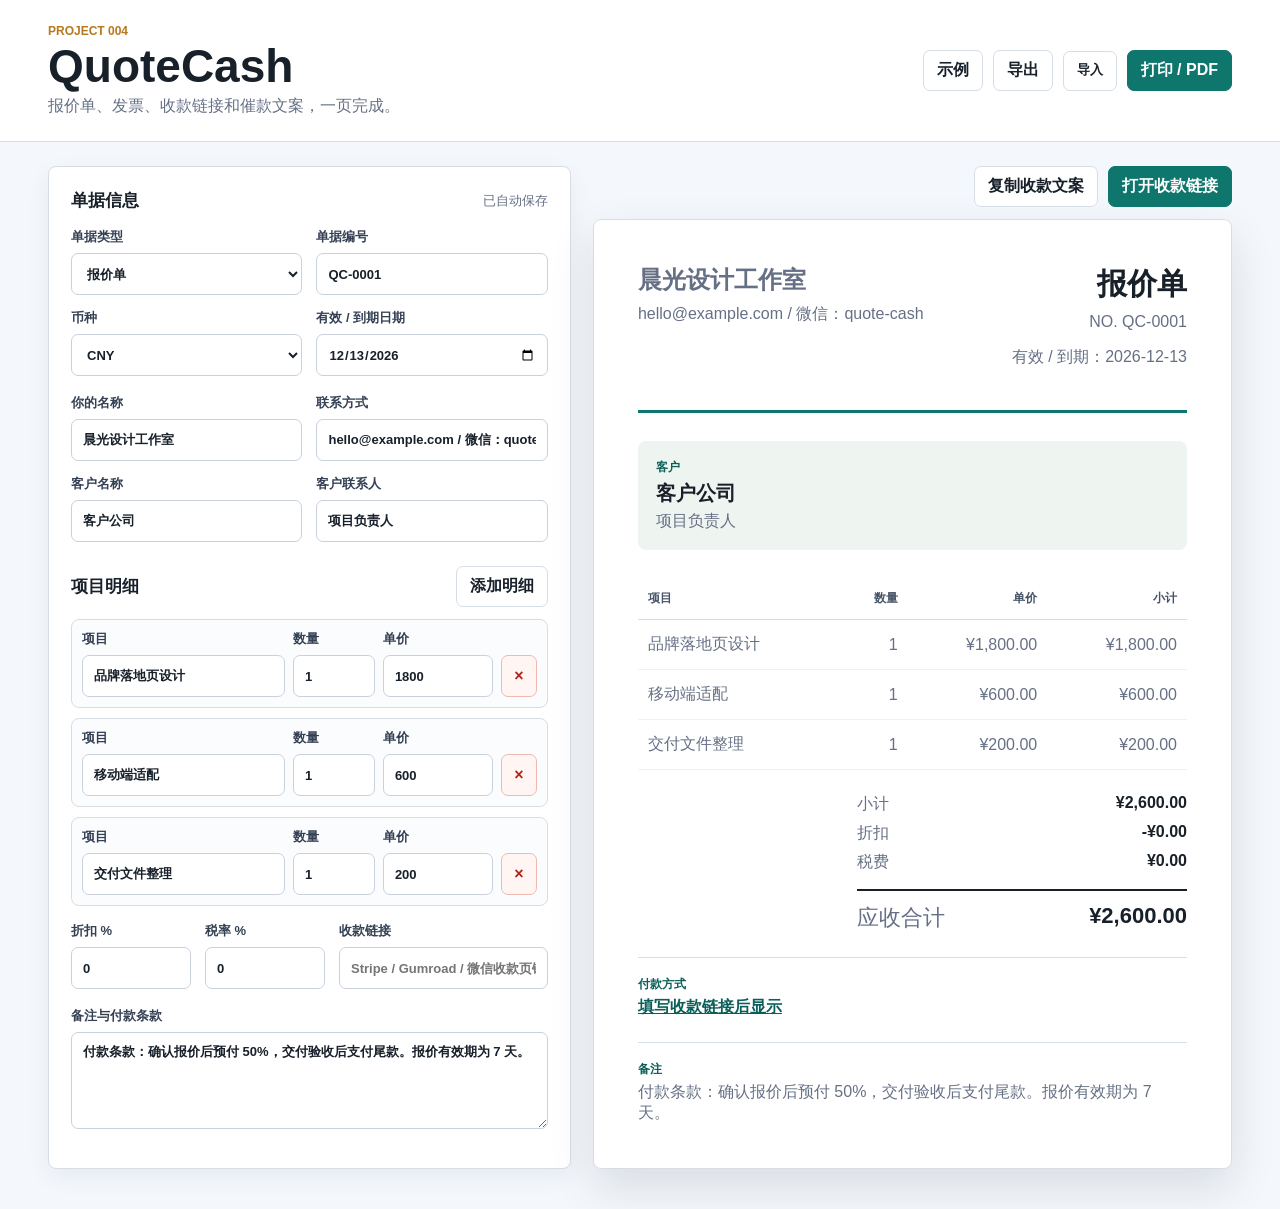
==== index.html @ 87e20881 "Initial QuoteCash launch" ====
<!doctype html>
<html lang="zh-CN">
  <head>
    <meta charset="utf-8" />
    <meta name="viewport" content="width=device-width, initial-scale=1" />
    <meta http-equiv="refresh" content="0; url=./src/" />
    <title>QuoteCash</title>
  </head>
  <body>
    <p><a href="./src/">打开 QuoteCash</a></p>
  </body>
</html>
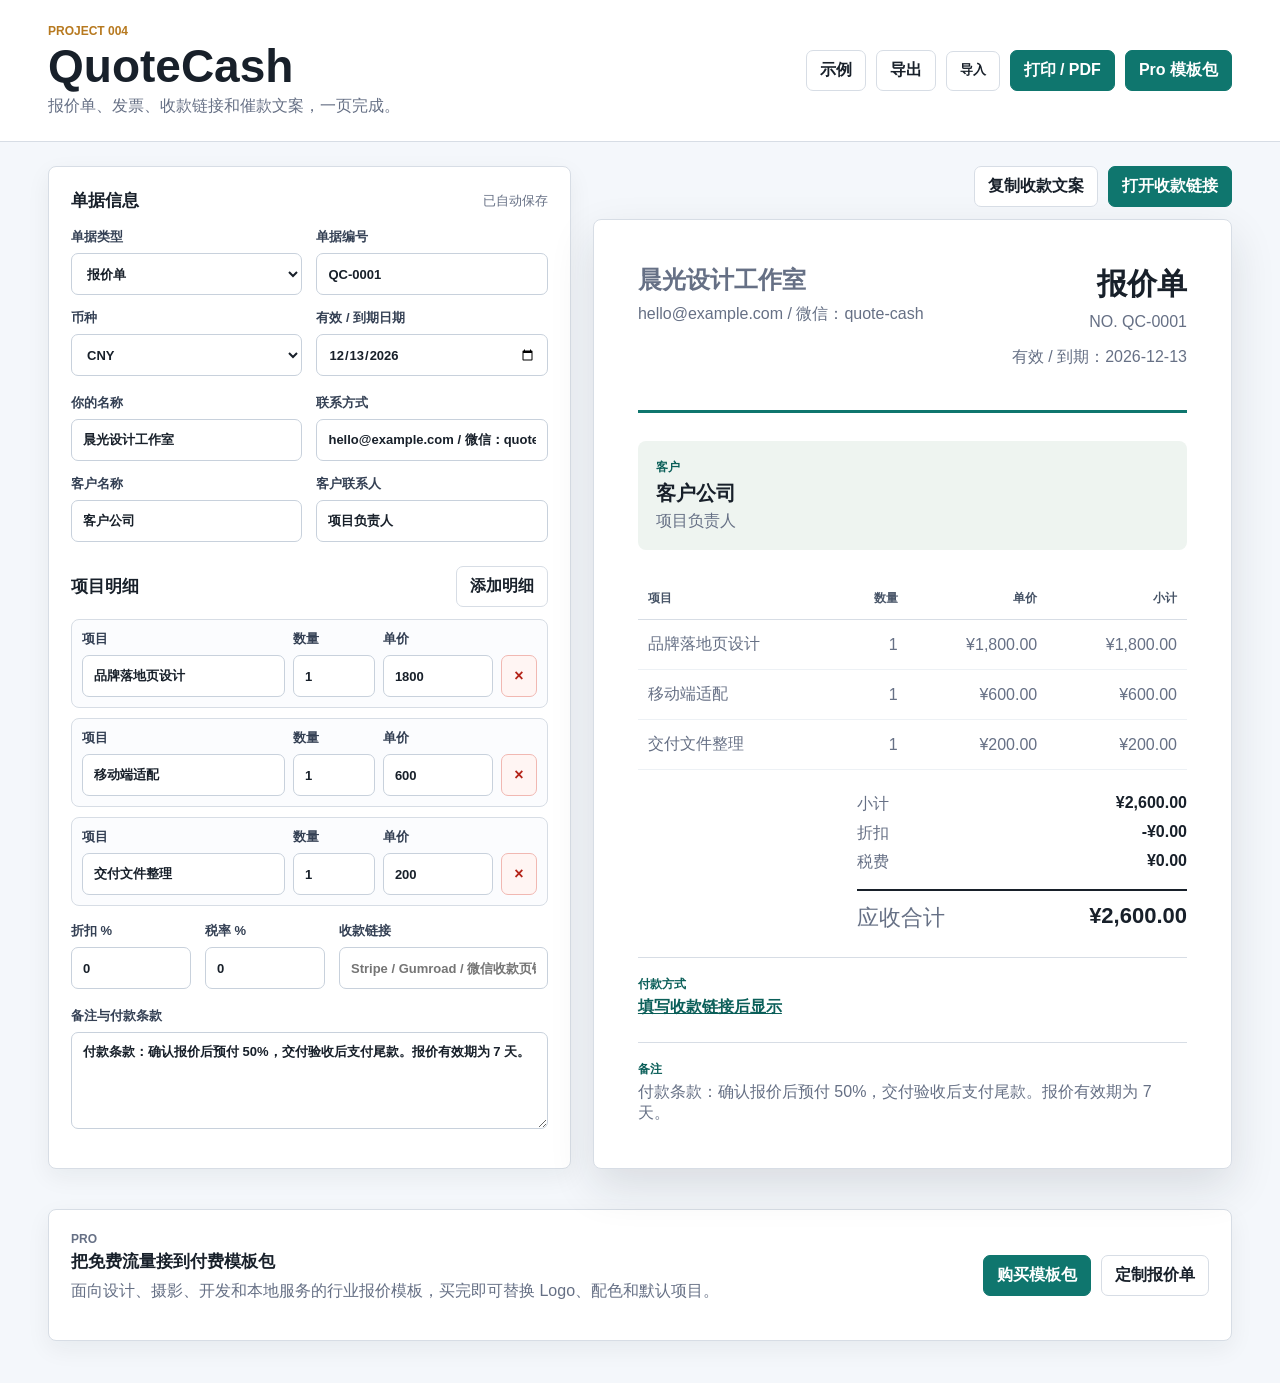
==== commit 4017899b: "Add monetization funnel" ====
--- a/index.html
+++ b/index.html
@@ -3,10 +3,182 @@
   <head>
     <meta charset="utf-8" />
     <meta name="viewport" content="width=device-width, initial-scale=1" />
-    <meta http-equiv="refresh" content="0; url=./src/" />
-    <title>QuoteCash</title>
+    <title>QuoteCash - 报价单与发票生成器</title>
+    <meta
+      name="description"
+      content="一个面向自由职业者和小商户的报价单、发票、收款文案生成工具。"
+    />
+    <link rel="stylesheet" href="./styles.css" />
   </head>
   <body>
-    <p><a href="./src/">打开 QuoteCash</a></p>
+    <header class="app-header">
+      <div>
+        <p class="eyebrow">Project 004</p>
+        <h1>QuoteCash</h1>
+        <p class="subtitle">报价单、发票、收款链接和催款文案，一页完成。</p>
+      </div>
+      <div class="header-actions">
+        <button class="ghost-button" id="sampleBtn" type="button">示例</button>
+        <button class="ghost-button" id="exportBtn" type="button">导出</button>
+        <label class="file-button" for="importFile">导入</label>
+        <input id="importFile" type="file" accept="application/json" />
+        <button class="primary-button" id="printBtn" type="button">打印 / PDF</button>
+        <a class="primary-link" id="proHeaderCta" data-track="click_pro_header" href="./offer.html">Pro 模板包</a>
+      </div>
+    </header>
+
+    <main class="workspace">
+      <section class="editor-panel" aria-label="编辑报价单">
+        <div class="section-head">
+          <h2>单据信息</h2>
+          <span id="saveState">已自动保存</span>
+        </div>
+
+        <div class="form-grid">
+          <label>
+            单据类型
+            <select id="docType">
+              <option value="QUOTE">报价单</option>
+              <option value="INVOICE">发票</option>
+            </select>
+          </label>
+          <label>
+            单据编号
+            <input id="docNumber" type="text" />
+          </label>
+          <label>
+            币种
+            <select id="currency">
+              <option value="CNY">CNY</option>
+              <option value="USD">USD</option>
+              <option value="EUR">EUR</option>
+              <option value="GBP">GBP</option>
+            </select>
+          </label>
+          <label>
+            有效 / 到期日期
+            <input id="dueDate" type="date" />
+          </label>
+        </div>
+
+        <div class="form-grid">
+          <label>
+            你的名称
+            <input id="sellerName" type="text" placeholder="例如：晨光设计工作室" />
+          </label>
+          <label>
+            联系方式
+            <input id="sellerContact" type="text" placeholder="邮箱 / 微信 / 电话" />
+          </label>
+          <label>
+            客户名称
+            <input id="clientName" type="text" placeholder="客户或公司名" />
+          </label>
+          <label>
+            客户联系人
+            <input id="clientContact" type="text" placeholder="可选" />
+          </label>
+        </div>
+
+        <div class="line-items-head">
+          <h2>项目明细</h2>
+          <button class="ghost-button" id="addItemBtn" type="button">添加明细</button>
+        </div>
+
+        <div class="items-table" id="itemsTable" aria-label="收费项目明细"></div>
+
+        <div class="form-grid money-grid">
+          <label>
+            折扣 %
+            <input id="discountRate" type="number" min="0" step="0.01" />
+          </label>
+          <label>
+            税率 %
+            <input id="taxRate" type="number" min="0" step="0.01" />
+          </label>
+          <label>
+            收款链接
+            <input id="paymentLink" type="url" placeholder="Stripe / Gumroad / 微信收款页链接" />
+          </label>
+        </div>
+
+        <label class="wide-label">
+          备注与付款条款
+          <textarea id="notes" rows="5"></textarea>
+        </label>
+      </section>
+
+      <section class="preview-shell" aria-label="单据预览">
+        <div class="preview-toolbar">
+          <button class="ghost-button" id="copyMessageBtn" type="button">复制收款文案</button>
+          <a class="primary-link" id="paymentCta" href="#" target="_blank" rel="noreferrer">打开收款链接</a>
+        </div>
+
+        <article class="document-preview" id="documentPreview">
+          <div class="document-top">
+            <div>
+              <p class="document-brand" id="previewSeller">你的工作室</p>
+              <p id="previewSellerContact">联系方式</p>
+            </div>
+            <div class="document-meta">
+              <h2 id="previewType">报价单</h2>
+              <p id="previewNumber">NO. QC-0001</p>
+              <p id="previewDate"></p>
+            </div>
+          </div>
+
+          <div class="bill-to">
+            <p>客户</p>
+            <h3 id="previewClient">客户名称</h3>
+            <span id="previewClientContact">客户联系人</span>
+          </div>
+
+          <table class="preview-table">
+            <thead>
+              <tr>
+                <th>项目</th>
+                <th>数量</th>
+                <th>单价</th>
+                <th>小计</th>
+              </tr>
+            </thead>
+            <tbody id="previewItems"></tbody>
+          </table>
+
+          <div class="totals">
+            <div><span>小计</span><strong id="subtotalValue"></strong></div>
+            <div><span>折扣</span><strong id="discountValue"></strong></div>
+            <div><span>税费</span><strong id="taxValue"></strong></div>
+            <div class="grand-total"><span>应收合计</span><strong id="totalValue"></strong></div>
+          </div>
+
+          <div class="payment-box">
+            <p>付款方式</p>
+            <a id="previewPaymentLink" href="#" target="_blank" rel="noreferrer">填写收款链接后显示</a>
+          </div>
+
+          <div class="notes-box">
+            <p>备注</p>
+            <span id="previewNotes"></span>
+          </div>
+        </article>
+      </section>
+    </main>
+    <section class="conversion-band" aria-label="付费模板包">
+      <div>
+        <p class="eyebrow">Pro</p>
+        <h2>把免费流量接到付费模板包</h2>
+        <p>面向设计、摄影、开发和本地服务的行业报价模板，买完即可替换 Logo、配色和默认项目。</p>
+      </div>
+      <div class="conversion-actions">
+        <a class="primary-link" id="templatePackCta" data-track="click_template_pack" href="./offer.html">购买模板包</a>
+        <a class="ghost-button" id="customSetupCta" data-track="click_custom_setup" href="./offer.html">定制报价单</a>
+      </div>
+    </section>
+
+    <script src="./config.js"></script>
+    <script src="./analytics.js"></script>
+    <script src="./calculator.js"></script>
+    <script src="./app.js"></script>
   </body>
 </html>
--- a/styles.css
+++ b/styles.css
@@ -0,0 +1,569 @@
+:root {
+  --ink: #18202a;
+  --muted: #667085;
+  --line: #d7dde5;
+  --paper: #ffffff;
+  --wash: #f4f7fb;
+  --panel: #eef4f0;
+  --accent: #0f766e;
+  --accent-dark: #0b5f59;
+  --gold: #b7791f;
+  --danger: #b42318;
+  --shadow: 0 18px 45px rgba(24, 32, 42, 0.12);
+}
+
+* {
+  box-sizing: border-box;
+}
+
+body {
+  margin: 0;
+  min-height: 100vh;
+  color: var(--ink);
+  background: var(--wash);
+  font-family: Inter, "Segoe UI", "Microsoft YaHei", Arial, sans-serif;
+}
+
+button,
+input,
+select,
+textarea {
+  font: inherit;
+}
+
+.app-header {
+  display: flex;
+  align-items: center;
+  justify-content: space-between;
+  gap: 24px;
+  padding: 24px clamp(18px, 4vw, 48px);
+  background: #ffffff;
+  border-bottom: 1px solid var(--line);
+}
+
+.eyebrow {
+  margin: 0 0 4px;
+  color: var(--gold);
+  font-size: 12px;
+  font-weight: 800;
+  letter-spacing: 0;
+  text-transform: uppercase;
+}
+
+h1,
+h2,
+h3,
+p {
+  margin-top: 0;
+}
+
+h1 {
+  margin-bottom: 6px;
+  font-size: clamp(30px, 4vw, 46px);
+  line-height: 1.05;
+}
+
+h2 {
+  margin-bottom: 0;
+  font-size: 17px;
+}
+
+.subtitle {
+  margin-bottom: 0;
+  color: var(--muted);
+}
+
+.header-actions,
+.preview-toolbar,
+.line-items-head,
+.section-head {
+  display: flex;
+  align-items: center;
+  gap: 10px;
+  flex-wrap: wrap;
+}
+
+.header-actions {
+  justify-content: flex-end;
+}
+
+.workspace {
+  display: grid;
+  grid-template-columns: minmax(360px, 0.9fr) minmax(420px, 1.1fr);
+  gap: 22px;
+  padding: 24px clamp(18px, 4vw, 48px) 40px;
+}
+
+.editor-panel,
+.preview-shell {
+  min-width: 0;
+}
+
+.editor-panel {
+  background: var(--paper);
+  border: 1px solid var(--line);
+  border-radius: 8px;
+  padding: 22px;
+  box-shadow: 0 8px 24px rgba(24, 32, 42, 0.06);
+}
+
+.section-head {
+  justify-content: space-between;
+  margin-bottom: 16px;
+}
+
+#saveState {
+  color: var(--muted);
+  font-size: 13px;
+}
+
+.form-grid {
+  display: grid;
+  grid-template-columns: repeat(2, minmax(0, 1fr));
+  gap: 14px;
+  margin-bottom: 18px;
+}
+
+.money-grid {
+  grid-template-columns: 120px 120px minmax(0, 1fr);
+}
+
+label,
+.wide-label {
+  display: grid;
+  gap: 7px;
+  color: #344054;
+  font-size: 13px;
+  font-weight: 700;
+}
+
+input,
+select,
+textarea {
+  width: 100%;
+  min-height: 42px;
+  border: 1px solid #c8d1dc;
+  border-radius: 7px;
+  padding: 10px 11px;
+  color: var(--ink);
+  background: #fff;
+  outline: none;
+}
+
+textarea {
+  resize: vertical;
+}
+
+input:focus,
+select:focus,
+textarea:focus {
+  border-color: var(--accent);
+  box-shadow: 0 0 0 3px rgba(15, 118, 110, 0.13);
+}
+
+.ghost-button,
+.primary-button,
+.file-button,
+.primary-link {
+  min-height: 40px;
+  border-radius: 7px;
+  padding: 9px 13px;
+  border: 1px solid var(--line);
+  background: #fff;
+  color: var(--ink);
+  cursor: pointer;
+  text-decoration: none;
+  font-weight: 800;
+  white-space: nowrap;
+}
+
+.primary-button,
+.primary-link {
+  border-color: var(--accent);
+  background: var(--accent);
+  color: #fff;
+}
+
+.primary-button:hover,
+.primary-link:hover {
+  background: var(--accent-dark);
+}
+
+.ghost-button:hover,
+.file-button:hover {
+  border-color: var(--accent);
+  color: var(--accent-dark);
+}
+
+#importFile {
+  display: none;
+}
+
+.line-items-head {
+  justify-content: space-between;
+  margin: 24px 0 12px;
+}
+
+.items-table {
+  display: grid;
+  gap: 10px;
+  margin-bottom: 16px;
+}
+
+.item-row {
+  display: grid;
+  grid-template-columns: minmax(160px, 1.4fr) 82px 110px 36px;
+  gap: 8px;
+  align-items: end;
+  padding: 10px;
+  border: 1px solid var(--line);
+  border-radius: 8px;
+  background: #fbfcfe;
+}
+
+.icon-button {
+  width: 36px;
+  height: 42px;
+  border: 1px solid #f1b8b2;
+  border-radius: 7px;
+  background: #fff5f3;
+  color: var(--danger);
+  cursor: pointer;
+  font-weight: 900;
+}
+
+.preview-shell {
+  position: sticky;
+  top: 16px;
+  align-self: start;
+}
+
+.preview-toolbar {
+  justify-content: flex-end;
+  margin-bottom: 12px;
+}
+
+.document-preview {
+  min-height: 860px;
+  padding: clamp(24px, 4vw, 44px);
+  border: 1px solid var(--line);
+  border-radius: 8px;
+  background: var(--paper);
+  box-shadow: var(--shadow);
+}
+
+.document-top {
+  display: flex;
+  justify-content: space-between;
+  gap: 24px;
+  padding-bottom: 26px;
+  border-bottom: 3px solid var(--accent);
+}
+
+.document-brand {
+  margin-bottom: 8px;
+  font-size: 24px;
+  font-weight: 900;
+}
+
+.document-meta {
+  text-align: right;
+}
+
+.document-meta h2 {
+  margin-bottom: 8px;
+  font-size: 30px;
+}
+
+.document-preview p,
+.document-preview span,
+.document-preview td {
+  color: var(--muted);
+}
+
+.bill-to {
+  margin: 28px 0;
+  padding: 18px;
+  border-radius: 8px;
+  background: var(--panel);
+}
+
+.bill-to p,
+.notes-box p,
+.payment-box p {
+  margin-bottom: 4px;
+  color: var(--accent-dark);
+  font-size: 12px;
+  font-weight: 900;
+  text-transform: uppercase;
+}
+
+.bill-to h3 {
+  margin-bottom: 4px;
+  font-size: 20px;
+}
+
+.preview-table {
+  width: 100%;
+  border-collapse: collapse;
+  margin-bottom: 24px;
+}
+
+.preview-table th {
+  padding: 12px 10px;
+  border-bottom: 1px solid var(--line);
+  color: #475467;
+  font-size: 12px;
+  text-align: left;
+  text-transform: uppercase;
+}
+
+.preview-table td {
+  padding: 14px 10px;
+  border-bottom: 1px solid #edf1f5;
+}
+
+.preview-table th:nth-child(n + 2),
+.preview-table td:nth-child(n + 2) {
+  text-align: right;
+}
+
+.totals {
+  display: grid;
+  gap: 8px;
+  max-width: 330px;
+  margin-left: auto;
+}
+
+.totals div {
+  display: flex;
+  justify-content: space-between;
+  gap: 20px;
+}
+
+.totals strong {
+  color: var(--ink);
+}
+
+.grand-total {
+  margin-top: 8px;
+  padding-top: 12px;
+  border-top: 2px solid var(--ink);
+  font-size: 22px;
+}
+
+.payment-box,
+.notes-box {
+  margin-top: 24px;
+  padding-top: 18px;
+  border-top: 1px solid var(--line);
+}
+
+.payment-box a {
+  color: var(--accent-dark);
+  overflow-wrap: anywhere;
+  font-weight: 800;
+}
+
+@media (max-width: 980px) {
+  .app-header,
+  .workspace {
+    grid-template-columns: 1fr;
+  }
+
+  .app-header {
+    align-items: flex-start;
+  }
+
+  .preview-shell {
+    position: static;
+  }
+}
+
+@media (max-width: 680px) {
+  .app-header {
+    display: grid;
+  }
+
+  .header-actions,
+  .preview-toolbar {
+    justify-content: flex-start;
+  }
+
+  .form-grid,
+  .money-grid,
+  .item-row {
+    grid-template-columns: 1fr;
+  }
+
+  .icon-button {
+    width: 100%;
+  }
+
+  .document-top {
+    display: grid;
+  }
+
+  .document-meta {
+    text-align: left;
+  }
+}
+
+@media print {
+  body {
+    background: #fff;
+  }
+
+  .app-header,
+  .editor-panel,
+  .preview-toolbar {
+    display: none !important;
+  }
+
+  .workspace {
+    display: block;
+    padding: 0;
+  }
+
+  .preview-shell {
+    position: static;
+  }
+
+  .document-preview {
+    min-height: auto;
+    border: 0;
+    border-radius: 0;
+    box-shadow: none;
+  }
+}
+
+.conversion-band {
+  display: flex;
+  align-items: center;
+  justify-content: space-between;
+  gap: 20px;
+  margin: 0 clamp(18px, 4vw, 48px) 42px;
+  padding: 22px;
+  border: 1px solid var(--line);
+  border-radius: 8px;
+  background: #ffffff;
+  box-shadow: 0 8px 24px rgba(24, 32, 42, 0.06);
+}
+
+.conversion-band h2,
+.offer-band h2,
+.pricing-card h2 {
+  margin-bottom: 8px;
+}
+
+.conversion-band p,
+.offer-band p,
+.pricing-card li {
+  color: var(--muted);
+}
+
+.conversion-actions {
+  display: flex;
+  gap: 10px;
+  flex-wrap: wrap;
+  justify-content: flex-end;
+}
+
+.offer-page {
+  background: #f7f5ef;
+}
+
+.offer-header {
+  background: #fffaf0;
+}
+
+.offer-main {
+  display: grid;
+  gap: 22px;
+  padding: 24px clamp(18px, 4vw, 48px) 42px;
+}
+
+.offer-band {
+  display: grid;
+  grid-template-columns: minmax(0, 1fr) 280px;
+  gap: 28px;
+  align-items: center;
+  padding: 28px;
+  border: 1px solid var(--line);
+  border-radius: 8px;
+  background: #ffffff;
+}
+
+.offer-proof {
+  display: grid;
+  gap: 6px;
+  padding: 20px;
+  border-radius: 8px;
+  background: var(--panel);
+}
+
+.offer-proof strong {
+  font-size: 22px;
+}
+
+.offer-proof span {
+  color: var(--muted);
+}
+
+.pricing-grid {
+  display: grid;
+  grid-template-columns: repeat(2, minmax(0, 1fr));
+  gap: 18px;
+}
+
+.pricing-card {
+  padding: 24px;
+  border: 1px solid var(--line);
+  border-radius: 8px;
+  background: #ffffff;
+}
+
+.pricing-card.featured {
+  border-color: var(--accent);
+  box-shadow: var(--shadow);
+}
+
+.price {
+  margin: 14px 0;
+  color: var(--ink);
+  font-size: 34px;
+  font-weight: 900;
+}
+
+.pricing-card ul {
+  display: grid;
+  gap: 10px;
+  margin: 0 0 22px;
+  padding-left: 18px;
+}
+
+.full-link {
+  display: inline-flex;
+  width: 100%;
+  justify-content: center;
+}
+
+.offer-footer-cta {
+  margin: 0;
+}
+
+@media (max-width: 760px) {
+  .conversion-band,
+  .offer-band,
+  .pricing-grid {
+    grid-template-columns: 1fr;
+  }
+
+  .conversion-band {
+    display: grid;
+  }
+
+  .conversion-actions {
+    justify-content: flex-start;
+  }
+}
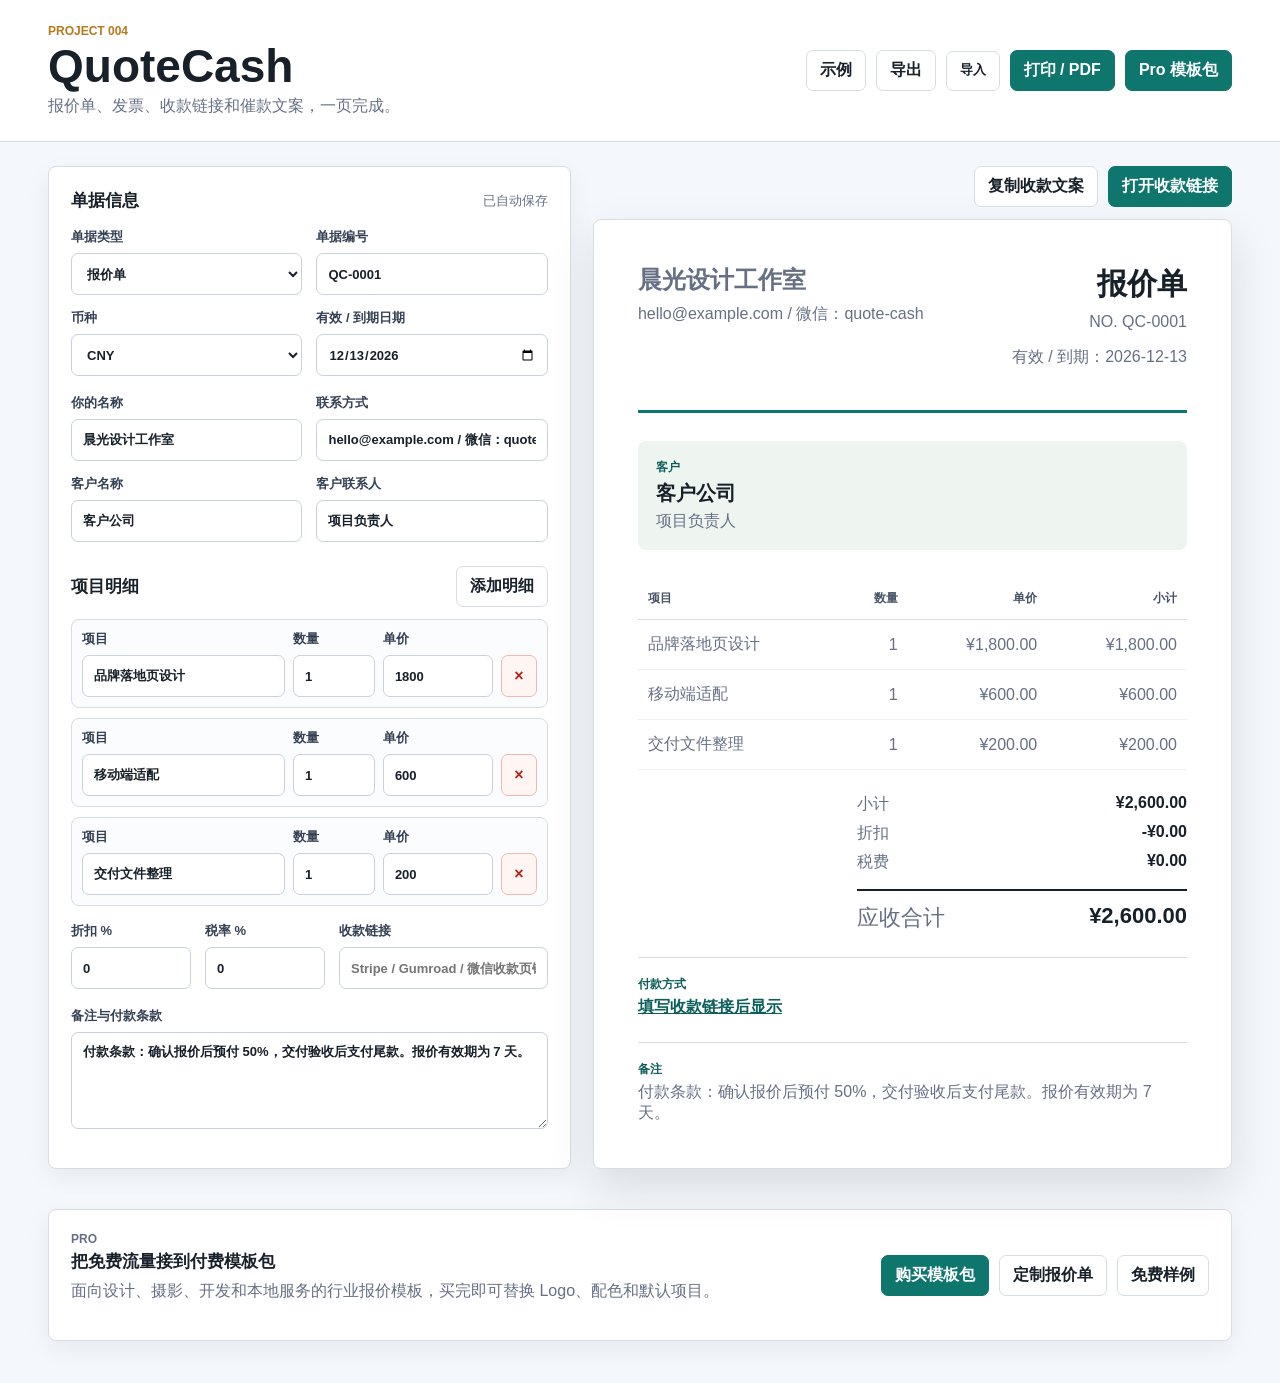
==== commit c3ed3c55: "Add free template sample" ====
--- a/index.html
+++ b/index.html
@@ -173,6 +173,7 @@
       <div class="conversion-actions">
         <a class="primary-link" id="templatePackCta" data-track="click_template_pack" href="./offer.html">购买模板包</a>
         <a class="ghost-button" id="customSetupCta" data-track="click_custom_setup" href="./offer.html">定制报价单</a>
+        <a class="ghost-button" data-track="download_free_sample_home" href="./templates/free-design-sample.json" download>免费样例</a>
       </div>
     </section>
 
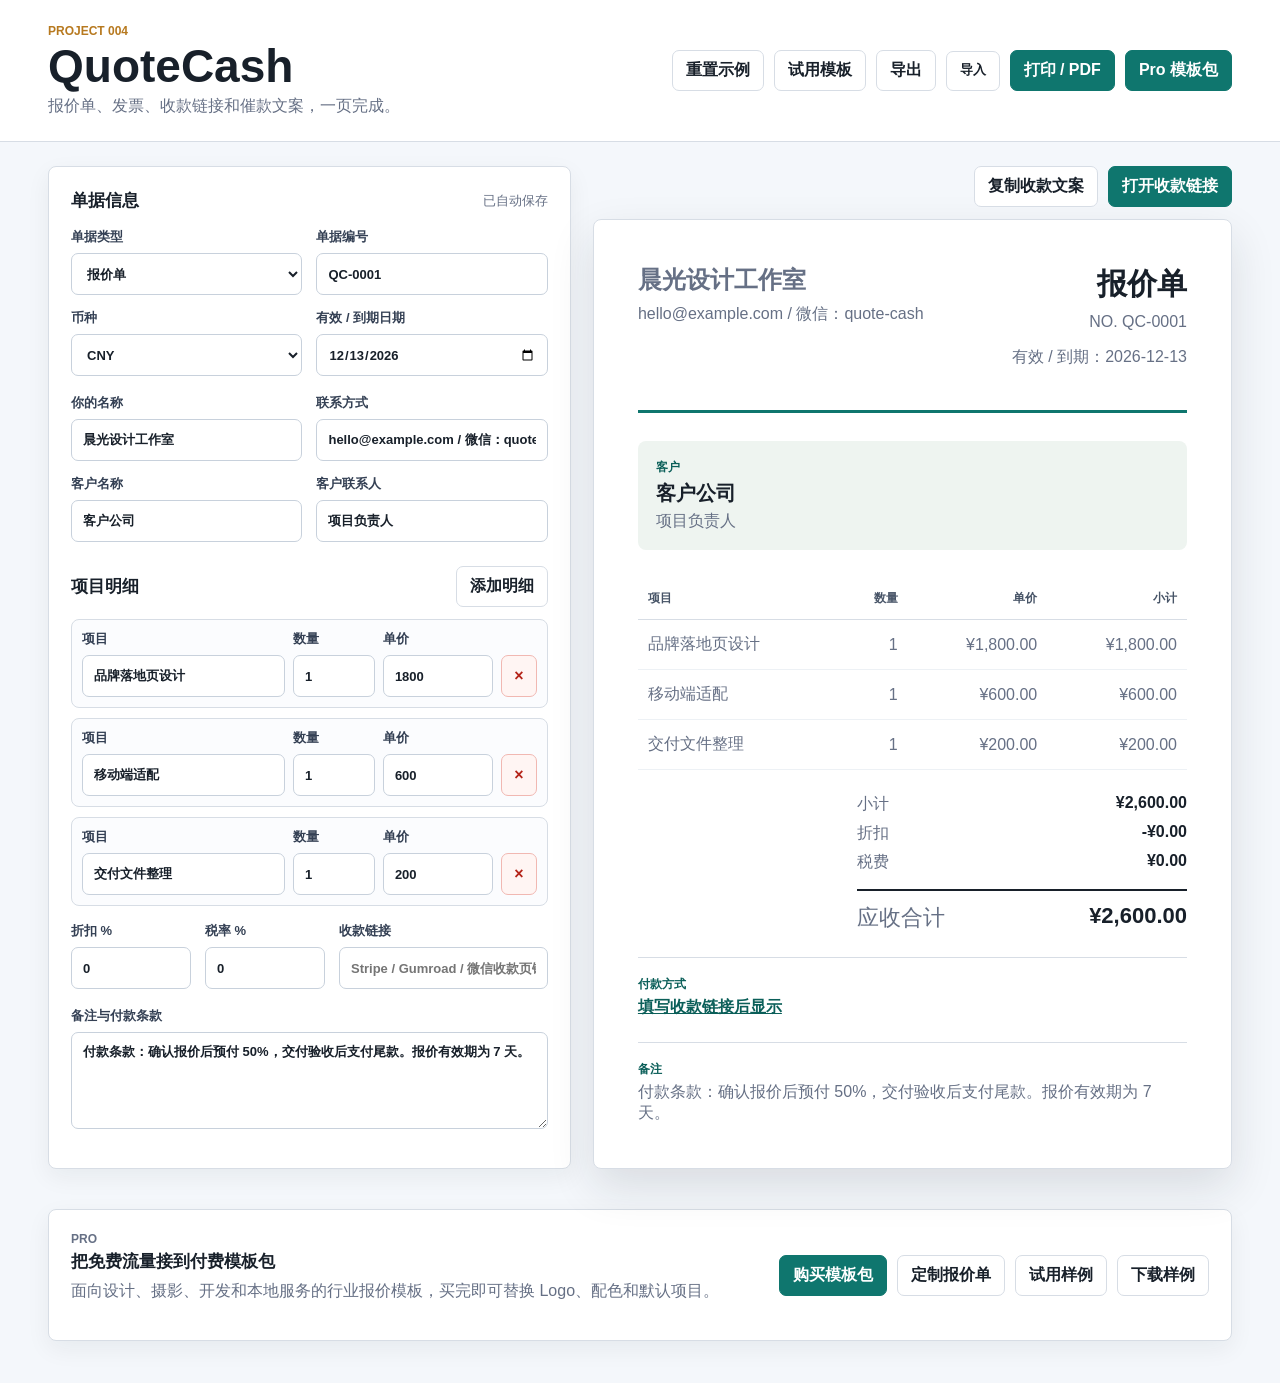
==== commit d7278df8: "Optimize monetization conversion" ====
--- a/index.html
+++ b/index.html
@@ -18,7 +18,8 @@
         <p class="subtitle">报价单、发票、收款链接和催款文案，一页完成。</p>
       </div>
       <div class="header-actions">
-        <button class="ghost-button" id="sampleBtn" type="button">示例</button>
+        <button class="ghost-button" id="sampleBtn" type="button">重置示例</button>
+        <button class="ghost-button" id="loadSampleTemplateBtn" data-track="load_free_sample_home" type="button">试用模板</button>
         <button class="ghost-button" id="exportBtn" type="button">导出</button>
         <label class="file-button" for="importFile">导入</label>
         <input id="importFile" type="file" accept="application/json" />
@@ -173,7 +174,8 @@
       <div class="conversion-actions">
         <a class="primary-link" id="templatePackCta" data-track="click_template_pack" href="./offer.html">购买模板包</a>
         <a class="ghost-button" id="customSetupCta" data-track="click_custom_setup" href="./offer.html">定制报价单</a>
-        <a class="ghost-button" data-track="download_free_sample_home" href="./templates/free-design-sample.json" download>免费样例</a>
+        <button class="ghost-button" id="loadSampleTemplateBottomBtn" data-track="load_free_sample_bottom" type="button">试用样例</button>
+        <a class="ghost-button" data-track="download_free_sample_home" href="./templates/free-design-sample.json" download>下载样例</a>
       </div>
     </section>
 
--- a/styles.css
+++ b/styles.css
@@ -452,13 +452,15 @@
 
 .conversion-band h2,
 .offer-band h2,
-.pricing-card h2 {
+.pricing-card h2,
+.faq-card h2 {
   margin-bottom: 8px;
 }
 
 .conversion-band p,
 .offer-band p,
-.pricing-card li {
+.pricing-card li,
+.faq-card p {
   color: var(--muted);
 }
 
@@ -523,6 +525,20 @@
   background: #ffffff;
 }
 
+.faq-grid {
+  display: grid;
+  grid-template-columns: repeat(3, minmax(0, 1fr));
+  gap: 18px;
+}
+
+.faq-card {
+  min-width: 0;
+  padding: 22px;
+  border: 1px solid var(--line);
+  border-radius: 8px;
+  background: #ffffff;
+}
+
 .pricing-card.featured {
   border-color: var(--accent);
   box-shadow: var(--shadow);
@@ -555,7 +571,8 @@
 @media (max-width: 760px) {
   .conversion-band,
   .offer-band,
-  .pricing-grid {
+  .pricing-grid,
+  .faq-grid {
     grid-template-columns: 1fr;
   }
 
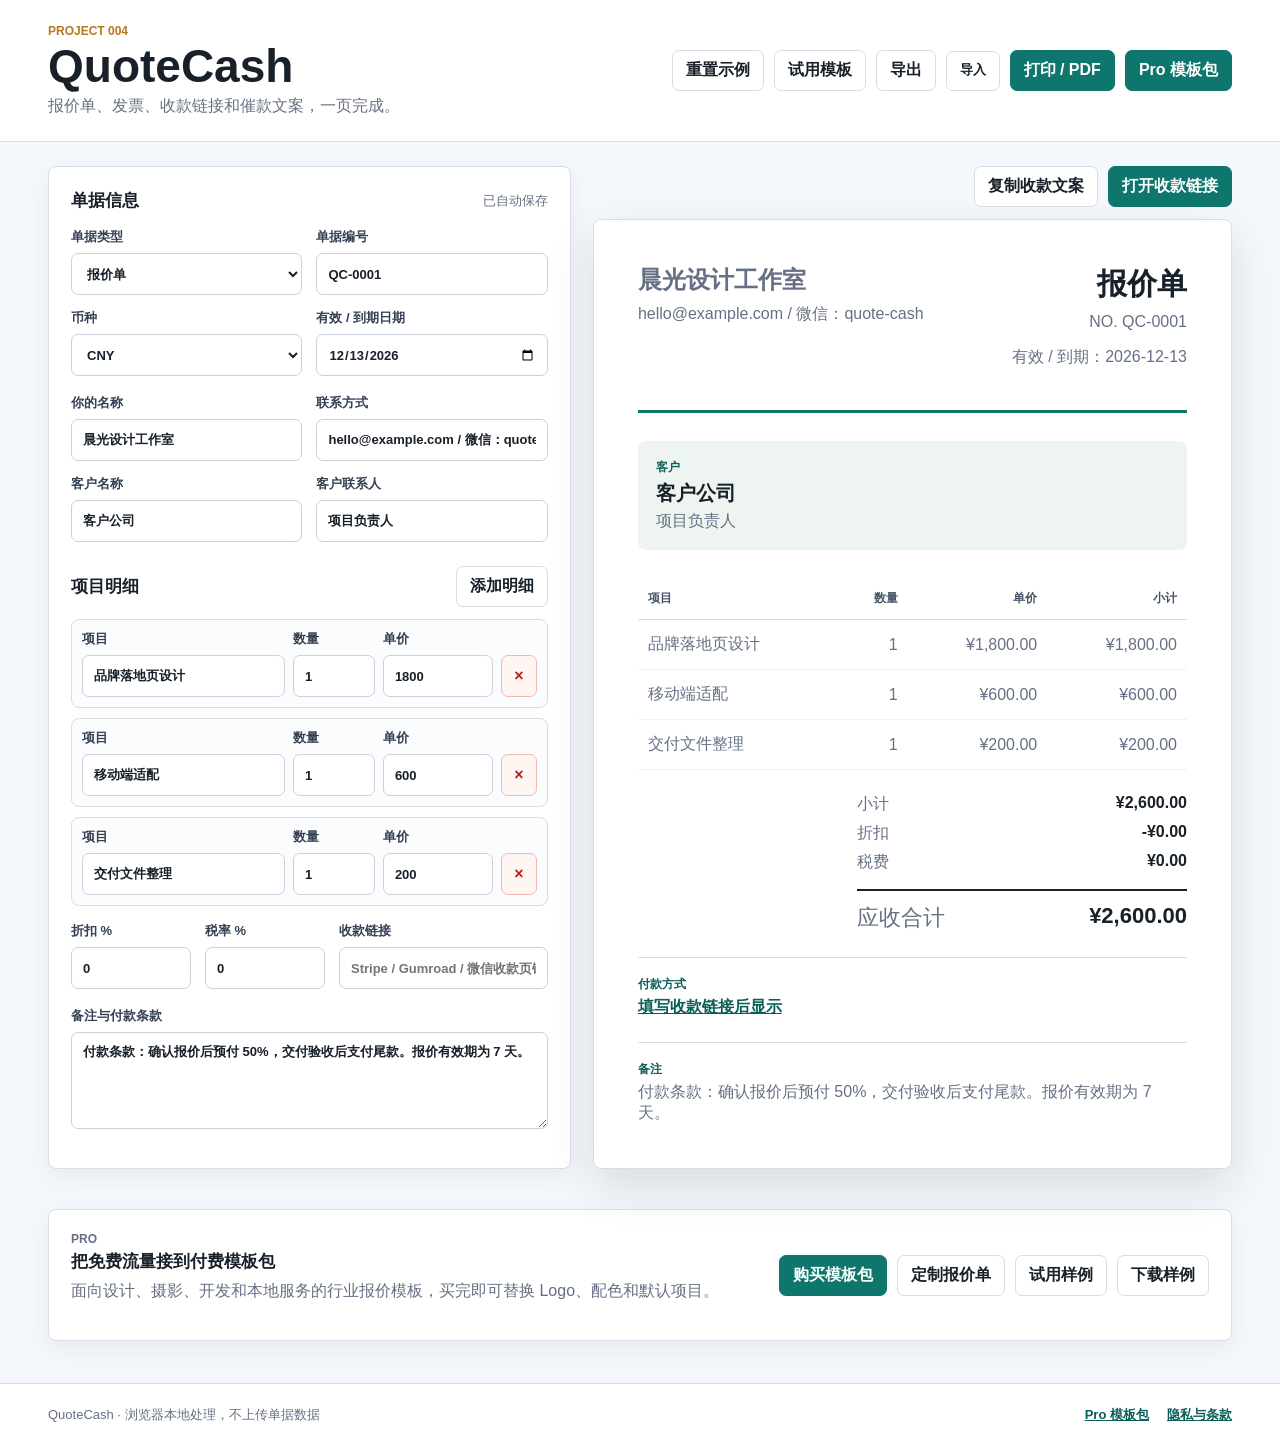
==== commit 6382db87: "Add storefront trust and SEO assets" ====
--- a/index.html
+++ b/index.html
@@ -8,6 +8,15 @@
       name="description"
       content="一个面向自由职业者和小商户的报价单、发票、收款文案生成工具。"
     />
+    <link rel="canonical" href="https://venus-zhu.github.io/quotecash-project004/" />
+    <meta property="og:type" content="website" />
+    <meta property="og:locale" content="zh_CN" />
+    <meta property="og:site_name" content="QuoteCash" />
+    <meta property="og:title" content="QuoteCash - 免费报价单与发票生成器" />
+    <meta property="og:description" content="快速生成专业报价单、发票与收款文案，数据只保存在你的浏览器。" />
+    <meta property="og:url" content="https://venus-zhu.github.io/quotecash-project004/" />
+    <meta property="og:image" content="https://venus-zhu.github.io/quotecash-project004/assets/quotecash-social-preview.jpg" />
+    <meta name="twitter:card" content="summary_large_image" />
     <link rel="stylesheet" href="./styles.css" />
   </head>
   <body>
@@ -179,6 +188,14 @@
       </div>
     </section>
 
+    <footer class="site-footer">
+      <span>QuoteCash · 浏览器本地处理，不上传单据数据</span>
+      <nav aria-label="页脚导航">
+        <a href="./offer.html">Pro 模板包</a>
+        <a href="./policies.html">隐私与条款</a>
+      </nav>
+    </footer>
+
     <script src="./config.js"></script>
     <script src="./analytics.js"></script>
     <script src="./calculator.js"></script>
--- a/styles.css
+++ b/styles.css
@@ -564,15 +564,111 @@
   justify-content: center;
 }
 
+
+.thankyou-main {
+  max-width: 1180px;
+  margin: 0 auto;
+}
+
+.step-grid {
+  display: grid;
+  grid-template-columns: repeat(3, minmax(0, 1fr));
+  gap: 18px;
+}
+
+.step-card {
+  min-width: 0;
+  padding: 22px;
+  border: 1px solid var(--line);
+  border-radius: 8px;
+  background: #ffffff;
+}
+
+.step-card span {
+  display: inline-flex;
+  width: 32px;
+  height: 32px;
+  align-items: center;
+  justify-content: center;
+  margin-bottom: 14px;
+  border-radius: 50%;
+  background: var(--accent);
+  color: #ffffff;
+  font-weight: 900;
+}
+
+.step-card h2 {
+  margin-bottom: 8px;
+}
+
+.step-card p {
+  color: var(--muted);
+}
 .offer-footer-cta {
   margin: 0;
 }
 
+.site-footer {
+  display: flex;
+  align-items: center;
+  justify-content: space-between;
+  gap: 18px;
+  padding: 22px clamp(18px, 4vw, 48px);
+  border-top: 1px solid var(--line);
+  background: #ffffff;
+  color: var(--muted);
+  font-size: 13px;
+}
+
+.site-footer nav {
+  display: flex;
+  gap: 18px;
+  flex-wrap: wrap;
+}
+
+.site-footer a,
+.policy-section a {
+  color: var(--accent-dark);
+  font-weight: 800;
+}
+
+.policy-main {
+  width: min(880px, 100%);
+  margin: 0 auto;
+}
+
+.policy-section {
+  padding: 26px;
+  border: 1px solid var(--line);
+  border-radius: 8px;
+  background: #ffffff;
+}
+
+.policy-section h2 {
+  margin: 24px 0 8px;
+}
+
+.policy-section h2:first-child {
+  margin-top: 0;
+}
+
+.policy-section p,
+.policy-section li {
+  color: var(--muted);
+  line-height: 1.7;
+}
+
+.policy-section ul {
+  display: grid;
+  gap: 8px;
+  padding-left: 20px;
+}
 @media (max-width: 760px) {
   .conversion-band,
   .offer-band,
   .pricing-grid,
-  .faq-grid {
+  .faq-grid,
+  .step-grid {
     grid-template-columns: 1fr;
   }
 
@@ -580,6 +676,11 @@
     display: grid;
   }
 
+  .site-footer {
+    align-items: flex-start;
+    flex-direction: column;
+  }
+
   .conversion-actions {
     justify-content: flex-start;
   }
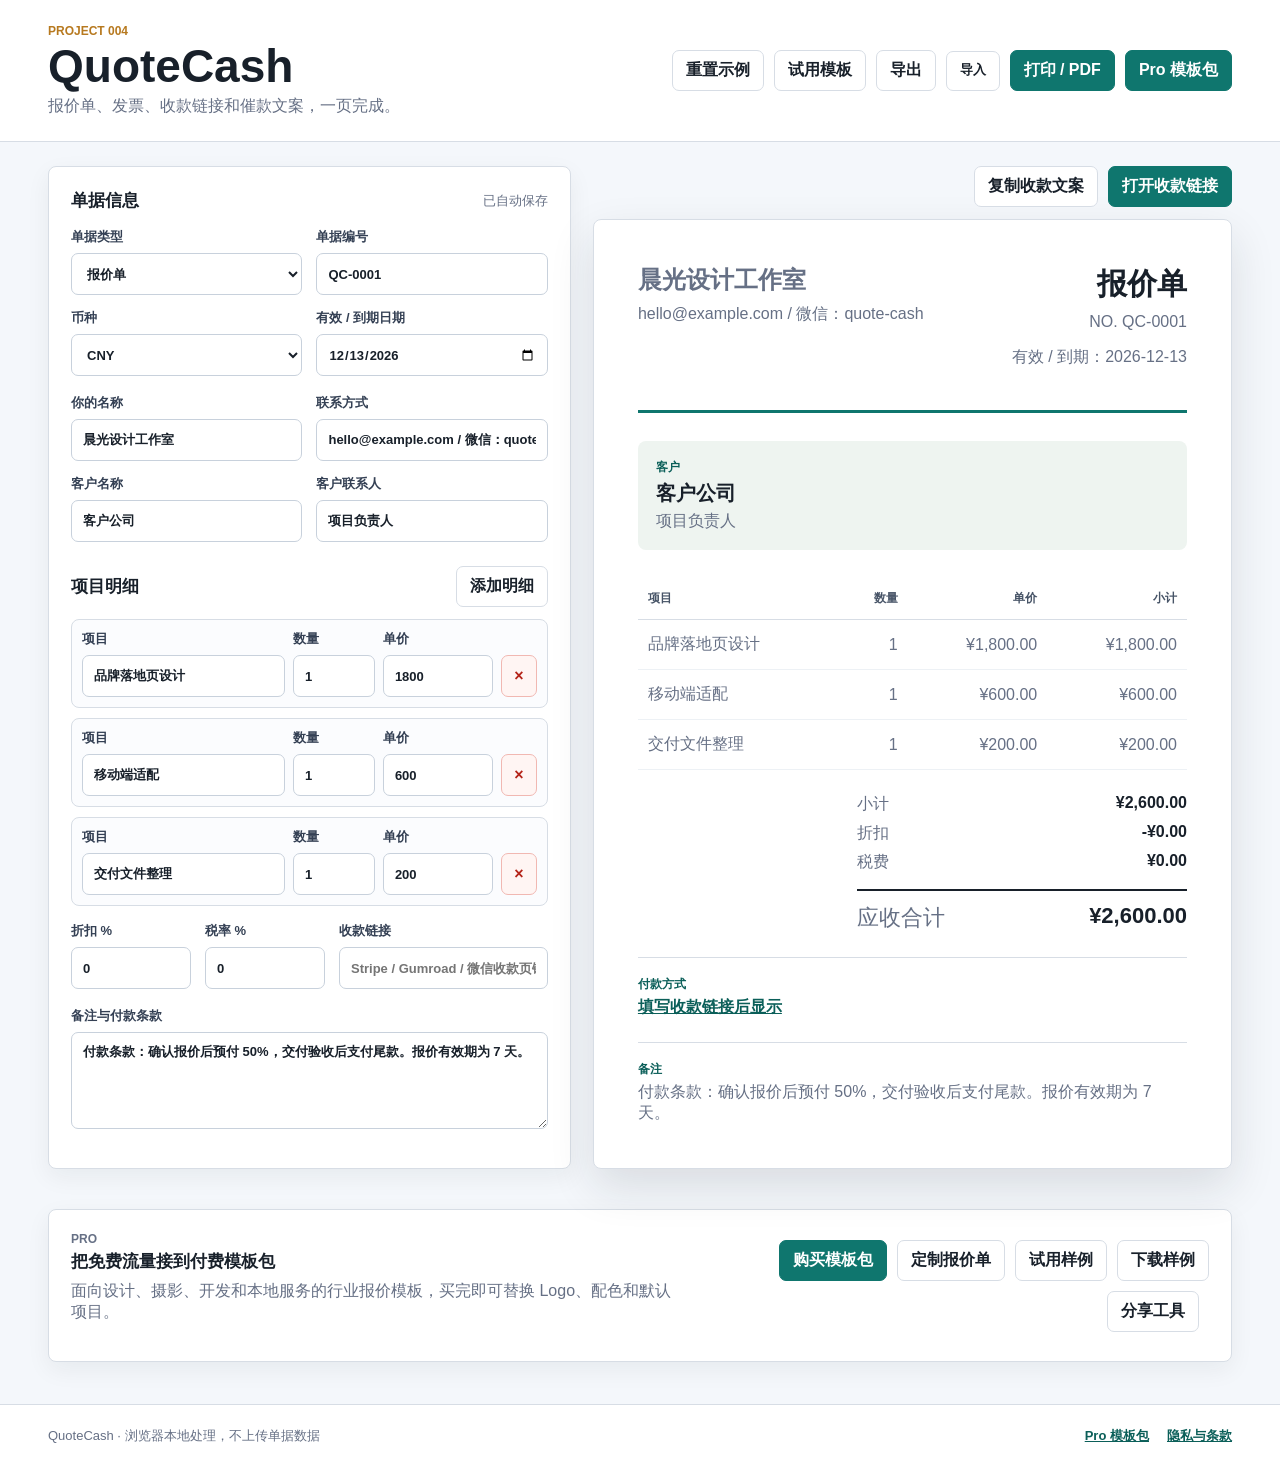
==== commit 8c5f2162: "Add sharing and product structured data" ====
--- a/index.html
+++ b/index.html
@@ -17,6 +17,22 @@
     <meta property="og:url" content="https://venus-zhu.github.io/quotecash-project004/" />
     <meta property="og:image" content="https://venus-zhu.github.io/quotecash-project004/assets/quotecash-social-preview.jpg" />
     <meta name="twitter:card" content="summary_large_image" />
+    <script type="application/ld+json">
+      {
+        "@context": "https://schema.org",
+        "@type": "WebApplication",
+        "name": "QuoteCash",
+        "url": "https://venus-zhu.github.io/quotecash-project004/",
+        "applicationCategory": "BusinessApplication",
+        "operatingSystem": "Any",
+        "description": "面向自由职业者和小商户的免费报价单、发票与收款文案生成器。",
+        "offers": {
+          "@type": "Offer",
+          "price": "0",
+          "priceCurrency": "CNY"
+        }
+      }
+    </script>
     <link rel="stylesheet" href="./styles.css" />
   </head>
   <body>
@@ -185,6 +201,8 @@
         <a class="ghost-button" id="customSetupCta" data-track="click_custom_setup" href="./offer.html">定制报价单</a>
         <button class="ghost-button" id="loadSampleTemplateBottomBtn" data-track="load_free_sample_bottom" type="button">试用样例</button>
         <a class="ghost-button" data-track="download_free_sample_home" href="./templates/free-design-sample.json" download>下载样例</a>
+        <button class="ghost-button" data-share-url="./" data-share-title="QuoteCash 免费报价单工具" data-share-text="这个免费工具可以生成报价单、发票和收款文案：" data-track="share_home" type="button">分享工具</button>
+        <span class="action-status" data-share-status aria-live="polite"></span>
       </div>
     </section>
 
@@ -198,6 +216,7 @@
 
     <script src="./config.js"></script>
     <script src="./analytics.js"></script>
+    <script src="./share.js"></script>
     <script src="./calculator.js"></script>
     <script src="./app.js"></script>
   </body>
--- a/styles.css
+++ b/styles.css
@@ -466,9 +466,17 @@
 
 .conversion-actions {
   display: flex;
+  align-items: center;
   gap: 10px;
   flex-wrap: wrap;
   justify-content: flex-end;
+}
+
+.action-status {
+  min-height: 18px;
+  color: var(--accent-dark);
+  font-size: 13px;
+  font-weight: 800;
 }
 
 .offer-page {
